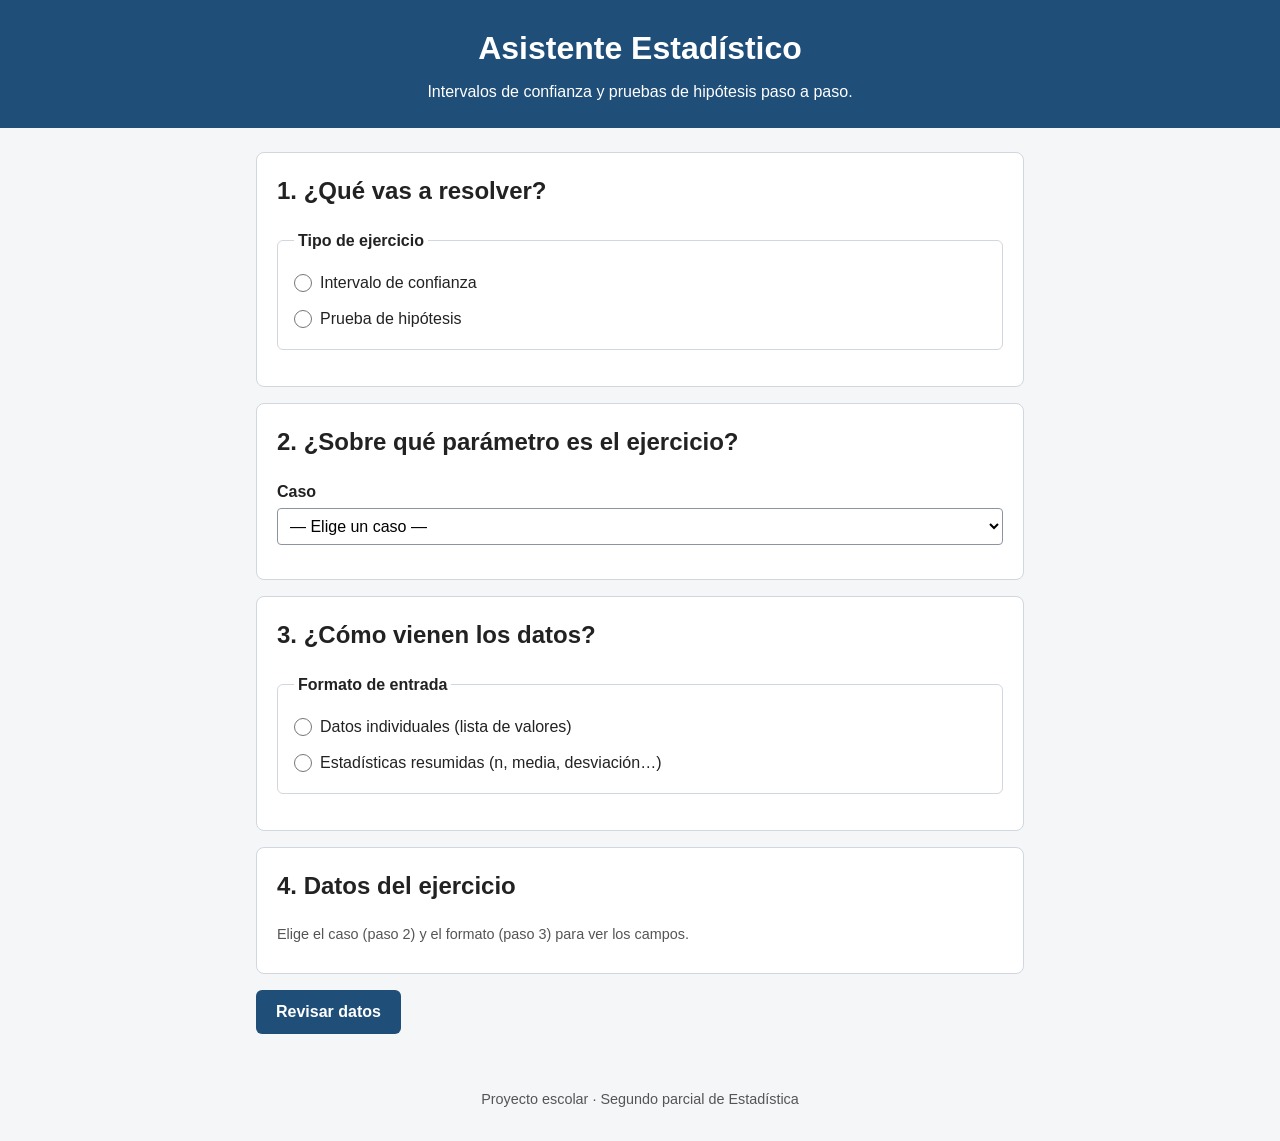
==== index.html @ 5a703a69 "feat:identificar método estadístico" ====
<!DOCTYPE html>
<html lang="es">
<head>
  <meta charset="UTF-8">
  <meta name="viewport" content="width=device-width, initial-scale=1.0">
  <title>Asistente Estadístico</title>
  <link rel="stylesheet" href="css/estilos.css">
  <script src="js/estadistica.js" defer></script>
  <script src="js/valores-criticos.js" defer></script>
  <script src="js/metodos.js" defer></script>
  <script src="js/app.js" defer></script>
</head>
<body>
  <header class="encabezado">
    <h1>Asistente Estadístico</h1>
    <p>Intervalos de confianza y pruebas de hipótesis paso a paso.</p>
  </header>

  <main class="contenido">
    <!--
      Cómo se muestran los campos:
      Los bloques con la clase "condicional" solo se ven cuando las opciones
      elegidas coinciden con sus atributos data-*. Por ejemplo,
      data-caso="una-media" data-formato="resumen" significa:
      "mostrar solo si el caso es una media Y el formato es estadísticas resumidas".
      Si un atributo tiene varios valores separados por espacio, basta con que coincida uno.
      La lógica está en js/app.js.
    -->
    <form id="formulario-ejercicio" novalidate>

      <!-- 1. Tipo de ejercicio y nivel -->
      <section class="tarjeta">
        <h2>1. ¿Qué vas a resolver?</h2>

        <fieldset class="opciones">
          <legend>Tipo de ejercicio</legend>
          <label class="opcion">
            <input type="radio" name="tipo" value="intervalo">
            Intervalo de confianza
          </label>
          <label class="opcion">
            <input type="radio" name="tipo" value="prueba">
            Prueba de hipótesis
          </label>
        </fieldset>

        <div class="campo condicional" data-tipo="intervalo">
          <label for="nivel-confianza">Nivel de confianza (%)</label>
          <input type="number" id="nivel-confianza" name="nivel-confianza"
                 value="95" step="any" inputmode="decimal" aria-describedby="ayuda-confianza">
          <p class="ayuda" id="ayuda-confianza">Escribe un porcentaje, por ejemplo 90, 95 o 99.</p>
        </div>

        <div class="campo condicional" data-tipo="prueba">
          <label for="nivel-significancia">Nivel de significancia (α)</label>
          <input type="number" id="nivel-significancia" name="nivel-significancia"
                 value="0.05" step="any" inputmode="decimal" aria-describedby="ayuda-significancia">
          <p class="ayuda" id="ayuda-significancia">Escribe un valor entre 0 y 1, por ejemplo 0.01, 0.05 o 0.10.</p>
        </div>
      </section>

      <!-- 2. Caso o parámetro -->
      <section class="tarjeta">
        <h2>2. ¿Sobre qué parámetro es el ejercicio?</h2>

        <div class="campo">
          <label for="caso">Caso</label>
          <select id="caso" name="caso">
            <option value="">— Elige un caso —</option>
            <optgroup label="Una muestra">
              <option value="una-media">Una media (μ)</option>
              <option value="una-proporcion">Una proporción (p)</option>
              <option value="una-varianza">Una varianza (σ²)</option>
            </optgroup>
            <optgroup label="Dos muestras">
              <option value="dos-medias">Dos medias, muestras independientes (μ₁ − μ₂)</option>
              <option value="dos-proporciones">Dos proporciones (p₁ − p₂)</option>
              <option value="cociente-varianzas">Cociente de varianzas (σ₁² / σ₂²)</option>
              <option value="pareadas">Muestras pareadas (μ_d)</option>
            </optgroup>
          </select>
        </div>
      </section>

      <!-- 3. Formato de los datos -->
      <section class="tarjeta">
        <h2>3. ¿Cómo vienen los datos?</h2>

        <fieldset class="opciones">
          <legend>Formato de entrada</legend>
          <label class="opcion">
            <input type="radio" name="formato" value="lista">
            Datos individuales (lista de valores)
          </label>
          <label class="opcion">
            <input type="radio" name="formato" value="resumen">
            Estadísticas resumidas (n, media, desviación…)
          </label>
        </fieldset>
      </section>

      <!-- 4. Datos del ejercicio -->
      <section class="tarjeta">
        <h2>4. Datos del ejercicio</h2>

        <p id="aviso-datos" class="ayuda">Elige el caso (paso 2) y el formato (paso 3) para ver los campos.</p>

        <!-- Preguntas para una media y dos medias -->
        <fieldset class="opciones condicional" data-caso="una-media dos-medias" data-formato="lista resumen">
          <legend>¿El enunciado da la desviación estándar poblacional (σ)?</legend>
          <p class="ayuda">En dos medias se refiere a σ₁ y σ₂. Si solo da la desviación de la muestra (s), elige "No".</p>
          <label class="opcion">
            <input type="radio" name="sigma" value="conocida">
            Sí, σ es conocida
          </label>
          <label class="opcion">
            <input type="radio" name="sigma" value="desconocida">
            No, σ es desconocida
          </label>
        </fieldset>

        <fieldset class="opciones condicional" data-caso="dos-medias" data-formato="lista resumen" data-sigma="desconocida">
          <legend>¿Qué indica el enunciado sobre las varianzas poblacionales?</legend>
          <label class="opcion">
            <input type="radio" name="varianzas" value="iguales">
            Se suponen iguales
          </label>
          <label class="opcion">
            <input type="radio" name="varianzas" value="diferentes">
            Se suponen diferentes
          </label>
        </fieldset>

        <!-- Una media -->
        <fieldset class="bloque condicional" data-caso="una-media" data-formato="lista">
          <legend>Datos de la muestra</legend>
          <div class="campo">
            <label for="media-datos">Observaciones</label>
            <textarea id="media-datos" name="media-datos" rows="3" aria-describedby="ayuda-media-datos"></textarea>
            <p class="ayuda" id="ayuda-media-datos">Separa los valores con comas, espacios o saltos de línea (12.5, 14, 15.2). Si usas coma decimal, separa con punto y coma (12,5; 14; 15,2).</p>
          </div>
        </fieldset>

        <fieldset class="bloque condicional" data-caso="una-media" data-formato="resumen">
          <legend>Estadísticas de la muestra</legend>
          <div class="campo">
            <label for="media-n">Tamaño de muestra (n)</label>
            <input type="number" id="media-n" name="media-n" min="1" step="1" inputmode="numeric">
          </div>
          <div class="campo">
            <label for="media-xbarra">Media muestral (x̄)</label>
            <input type="number" id="media-xbarra" name="media-xbarra" step="any" inputmode="decimal">
          </div>
        </fieldset>

        <fieldset class="bloque condicional" data-caso="una-media" data-formato="lista resumen" data-sigma="conocida">
          <legend>Dato poblacional</legend>
          <div class="campo">
            <label for="media-sigma">Desviación estándar poblacional (σ)</label>
            <input type="number" id="media-sigma" name="media-sigma" min="0" step="any" inputmode="decimal">
          </div>
        </fieldset>

        <fieldset class="bloque condicional" data-caso="una-media" data-formato="resumen" data-sigma="desconocida">
          <legend>Dispersión de la muestra</legend>
          <div class="campo">
            <label for="media-s">Desviación estándar muestral (s)</label>
            <input type="number" id="media-s" name="media-s" min="0" step="any" inputmode="decimal">
          </div>
        </fieldset>

        <!-- Una proporción -->
        <fieldset class="bloque condicional" data-caso="una-proporcion" data-formato="lista">
          <legend>Resultados de la muestra</legend>
          <div class="campo">
            <label for="prop-datos">Resultados (1 = éxito, 0 = fracaso)</label>
            <textarea id="prop-datos" name="prop-datos" rows="3" aria-describedby="ayuda-prop-datos"></textarea>
            <p class="ayuda" id="ayuda-prop-datos">Escribe solo 0 y 1, separados por comas, espacios o punto y coma. Ejemplo: 1, 0, 1, 1, 0</p>
          </div>
        </fieldset>

        <fieldset class="bloque condicional" data-caso="una-proporcion" data-formato="resumen">
          <legend>Estadísticas de la muestra</legend>
          <div class="campo">
            <label for="prop-n">Tamaño de muestra (n)</label>
            <input type="number" id="prop-n" name="prop-n" min="1" step="1" inputmode="numeric">
          </div>
          <p class="ayuda">Llena solo uno de los dos campos siguientes, según lo que dé el enunciado.</p>
          <div class="campo">
            <label for="prop-x">Número de éxitos (x)</label>
            <input type="number" id="prop-x" name="prop-x" min="0" step="1" inputmode="numeric">
          </div>
          <div class="campo">
            <label for="prop-phat">Proporción muestral (p̂)</label>
            <input type="number" id="prop-phat" name="prop-phat" min="0" max="1" step="any" inputmode="decimal" aria-describedby="ayuda-prop-phat">
            <p class="ayuda" id="ayuda-prop-phat">Entre 0 y 1. Si te dan un porcentaje, divide entre 100 (35 % → 0.35).</p>
          </div>
        </fieldset>

        <!-- Una varianza -->
        <fieldset class="bloque condicional" data-caso="una-varianza" data-formato="lista">
          <legend>Datos de la muestra</legend>
          <div class="campo">
            <label for="var-datos">Observaciones</label>
            <textarea id="var-datos" name="var-datos" rows="3" aria-describedby="ayuda-var-datos"></textarea>
            <p class="ayuda" id="ayuda-var-datos">Separa los valores con comas, espacios o saltos de línea (12.5, 14, 15.2). Si usas coma decimal, separa con punto y coma (12,5; 14; 15,2).</p>
          </div>
        </fieldset>

        <fieldset class="bloque condicional" data-caso="una-varianza" data-formato="resumen">
          <legend>Estadísticas de la muestra</legend>
          <div class="campo">
            <label for="var-n">Tamaño de muestra (n)</label>
            <input type="number" id="var-n" name="var-n" min="1" step="1" inputmode="numeric">
          </div>
          <p class="ayuda">Llena solo uno de los dos campos siguientes, según lo que dé el enunciado.</p>
          <div class="campo">
            <label for="var-s">Desviación estándar muestral (s)</label>
            <input type="number" id="var-s" name="var-s" min="0" step="any" inputmode="decimal">
          </div>
          <div class="campo">
            <label for="var-s2">Varianza muestral (s²)</label>
            <input type="number" id="var-s2" name="var-s2" min="0" step="any" inputmode="decimal">
          </div>
        </fieldset>

        <!-- Dos medias (muestras independientes) -->
        <fieldset class="bloque condicional" data-caso="dos-medias" data-formato="lista">
          <legend>Datos de las muestras</legend>
          <div class="dos-columnas">
            <div class="campo">
              <label for="dm1-datos">Observaciones de la muestra 1</label>
              <textarea id="dm1-datos" name="dm1-datos" rows="3" aria-describedby="ayuda-dm-datos"></textarea>
            </div>
            <div class="campo">
              <label for="dm2-datos">Observaciones de la muestra 2</label>
              <textarea id="dm2-datos" name="dm2-datos" rows="3" aria-describedby="ayuda-dm-datos"></textarea>
            </div>
          </div>
          <p class="ayuda" id="ayuda-dm-datos">Separa los valores con comas, espacios o saltos de línea (12.5, 14, 15.2). Si usas coma decimal, separa con punto y coma (12,5; 14; 15,2). Las muestras pueden tener distinto tamaño.</p>
        </fieldset>

        <fieldset class="bloque condicional" data-caso="dos-medias" data-formato="resumen">
          <legend>Estadísticas de las muestras</legend>
          <div class="dos-columnas">
            <div>
              <div class="campo">
                <label for="dm1-n">Tamaño de la muestra 1 (n₁)</label>
                <input type="number" id="dm1-n" name="dm1-n" min="1" step="1" inputmode="numeric">
              </div>
              <div class="campo">
                <label for="dm1-xbarra">Media de la muestra 1 (x̄₁)</label>
                <input type="number" id="dm1-xbarra" name="dm1-xbarra" step="any" inputmode="decimal">
              </div>
            </div>
            <div>
              <div class="campo">
                <label for="dm2-n">Tamaño de la muestra 2 (n₂)</label>
                <input type="number" id="dm2-n" name="dm2-n" min="1" step="1" inputmode="numeric">
              </div>
              <div class="campo">
                <label for="dm2-xbarra">Media de la muestra 2 (x̄₂)</label>
                <input type="number" id="dm2-xbarra" name="dm2-xbarra" step="any" inputmode="decimal">
              </div>
            </div>
          </div>
        </fieldset>

        <fieldset class="bloque condicional" data-caso="dos-medias" data-formato="lista resumen" data-sigma="conocida">
          <legend>Datos poblacionales</legend>
          <div class="dos-columnas">
            <div class="campo">
              <label for="dm1-sigma">Desviación poblacional 1 (σ₁)</label>
              <input type="number" id="dm1-sigma" name="dm1-sigma" min="0" step="any" inputmode="decimal">
            </div>
            <div class="campo">
              <label for="dm2-sigma">Desviación poblacional 2 (σ₂)</label>
              <input type="number" id="dm2-sigma" name="dm2-sigma" min="0" step="any" inputmode="decimal">
            </div>
          </div>
        </fieldset>

        <fieldset class="bloque condicional" data-caso="dos-medias" data-formato="resumen" data-sigma="desconocida">
          <legend>Dispersión de las muestras</legend>
          <div class="dos-columnas">
            <div class="campo">
              <label for="dm1-s">Desviación muestral 1 (s₁)</label>
              <input type="number" id="dm1-s" name="dm1-s" min="0" step="any" inputmode="decimal">
            </div>
            <div class="campo">
              <label for="dm2-s">Desviación muestral 2 (s₂)</label>
              <input type="number" id="dm2-s" name="dm2-s" min="0" step="any" inputmode="decimal">
            </div>
          </div>
        </fieldset>

        <!-- Dos proporciones -->
        <fieldset class="bloque condicional" data-caso="dos-proporciones" data-formato="lista">
          <legend>Resultados de las muestras</legend>
          <div class="dos-columnas">
            <div class="campo">
              <label for="dp1-datos">Resultados de la muestra 1</label>
              <textarea id="dp1-datos" name="dp1-datos" rows="3" aria-describedby="ayuda-dp-datos"></textarea>
            </div>
            <div class="campo">
              <label for="dp2-datos">Resultados de la muestra 2</label>
              <textarea id="dp2-datos" name="dp2-datos" rows="3" aria-describedby="ayuda-dp-datos"></textarea>
            </div>
          </div>
          <p class="ayuda" id="ayuda-dp-datos">Escribe 1 para éxito y 0 para fracaso, separados por comas, espacios o punto y coma.</p>
        </fieldset>

        <fieldset class="bloque condicional" data-caso="dos-proporciones" data-formato="resumen">
          <legend>Estadísticas de las muestras</legend>
          <p class="ayuda">En cada muestra llena el número de éxitos (x) o la proporción (p̂), no ambos.</p>
          <div class="dos-columnas">
            <div>
              <div class="campo">
                <label for="dp1-n">Tamaño de la muestra 1 (n₁)</label>
                <input type="number" id="dp1-n" name="dp1-n" min="1" step="1" inputmode="numeric">
              </div>
              <div class="campo">
                <label for="dp1-x">Éxitos en la muestra 1 (x₁)</label>
                <input type="number" id="dp1-x" name="dp1-x" min="0" step="1" inputmode="numeric">
              </div>
              <div class="campo">
                <label for="dp1-phat">Proporción de la muestra 1 (p̂₁)</label>
                <input type="number" id="dp1-phat" name="dp1-phat" min="0" max="1" step="any" inputmode="decimal">
              </div>
            </div>
            <div>
              <div class="campo">
                <label for="dp2-n">Tamaño de la muestra 2 (n₂)</label>
                <input type="number" id="dp2-n" name="dp2-n" min="1" step="1" inputmode="numeric">
              </div>
              <div class="campo">
                <label for="dp2-x">Éxitos en la muestra 2 (x₂)</label>
                <input type="number" id="dp2-x" name="dp2-x" min="0" step="1" inputmode="numeric">
              </div>
              <div class="campo">
                <label for="dp2-phat">Proporción de la muestra 2 (p̂₂)</label>
                <input type="number" id="dp2-phat" name="dp2-phat" min="0" max="1" step="any" inputmode="decimal">
              </div>
            </div>
          </div>
        </fieldset>

        <!-- Cociente de varianzas -->
        <fieldset class="bloque condicional" data-caso="cociente-varianzas" data-formato="lista">
          <legend>Datos de las muestras</legend>
          <div class="dos-columnas">
            <div class="campo">
              <label for="cv1-datos">Observaciones de la muestra 1</label>
              <textarea id="cv1-datos" name="cv1-datos" rows="3" aria-describedby="ayuda-cv-datos"></textarea>
            </div>
            <div class="campo">
              <label for="cv2-datos">Observaciones de la muestra 2</label>
              <textarea id="cv2-datos" name="cv2-datos" rows="3" aria-describedby="ayuda-cv-datos"></textarea>
            </div>
          </div>
          <p class="ayuda" id="ayuda-cv-datos">Separa los valores con comas, espacios o saltos de línea (12.5, 14, 15.2). Si usas coma decimal, separa con punto y coma (12,5; 14; 15,2).</p>
        </fieldset>

        <fieldset class="bloque condicional" data-caso="cociente-varianzas" data-formato="resumen">
          <legend>Estadísticas de las muestras</legend>
          <p class="ayuda">En cada muestra llena la desviación (s) o la varianza (s²), no ambas.</p>
          <div class="dos-columnas">
            <div>
              <div class="campo">
                <label for="cv1-n">Tamaño de la muestra 1 (n₁)</label>
                <input type="number" id="cv1-n" name="cv1-n" min="1" step="1" inputmode="numeric">
              </div>
              <div class="campo">
                <label for="cv1-s">Desviación muestral 1 (s₁)</label>
                <input type="number" id="cv1-s" name="cv1-s" min="0" step="any" inputmode="decimal">
              </div>
              <div class="campo">
                <label for="cv1-s2">Varianza muestral 1 (s₁²)</label>
                <input type="number" id="cv1-s2" name="cv1-s2" min="0" step="any" inputmode="decimal">
              </div>
            </div>
            <div>
              <div class="campo">
                <label for="cv2-n">Tamaño de la muestra 2 (n₂)</label>
                <input type="number" id="cv2-n" name="cv2-n" min="1" step="1" inputmode="numeric">
              </div>
              <div class="campo">
                <label for="cv2-s">Desviación muestral 2 (s₂)</label>
                <input type="number" id="cv2-s" name="cv2-s" min="0" step="any" inputmode="decimal">
              </div>
              <div class="campo">
                <label for="cv2-s2">Varianza muestral 2 (s₂²)</label>
                <input type="number" id="cv2-s2" name="cv2-s2" min="0" step="any" inputmode="decimal">
              </div>
            </div>
          </div>
        </fieldset>

        <!-- Muestras pareadas -->
        <fieldset class="bloque condicional" data-caso="pareadas" data-formato="lista">
          <legend>Datos pareados</legend>
          <div class="dos-columnas">
            <div class="campo">
              <label for="par1-datos">Muestra 1 (por ejemplo, "antes")</label>
              <textarea id="par1-datos" name="par1-datos" rows="3" aria-describedby="ayuda-par-datos"></textarea>
            </div>
            <div class="campo">
              <label for="par2-datos">Muestra 2 (por ejemplo, "después")</label>
              <textarea id="par2-datos" name="par2-datos" rows="3" aria-describedby="ayuda-par-datos"></textarea>
            </div>
          </div>
          <p class="ayuda" id="ayuda-par-datos">Separa los valores con comas, espacios o saltos de línea (12.5, 14, 15.2). Si usas coma decimal, separa con punto y coma (12,5; 14; 15,2). Ambas listas deben tener la misma cantidad de valores y estar en el mismo orden: el primer valor de la muestra 1 va con el primero de la muestra 2, y así sucesivamente.</p>
        </fieldset>

        <fieldset class="bloque condicional" data-caso="pareadas" data-formato="resumen">
          <legend>Estadísticas de las diferencias (d = muestra 1 − muestra 2)</legend>
          <div class="campo">
            <label for="par-n">Número de pares (n)</label>
            <input type="number" id="par-n" name="par-n" min="1" step="1" inputmode="numeric">
          </div>
          <div class="campo">
            <label for="par-dbarra">Media de las diferencias (d̄)</label>
            <input type="number" id="par-dbarra" name="par-dbarra" step="any" inputmode="decimal">
          </div>
          <div class="campo">
            <label for="par-sd">Desviación estándar de las diferencias (s_d)</label>
            <input type="number" id="par-sd" name="par-sd" min="0" step="any" inputmode="decimal">
          </div>
        </fieldset>
      </section>

      <div class="acciones">
        <button type="submit">Revisar datos</button>
        <p id="estado" role="status" aria-live="polite"></p>
      </div>
    </form>

    <!-- Estadísticos calculados a partir de las listas (Parte 3) -->
    <section id="resultados" class="tarjeta" hidden>
      <h2>Estadísticos de los datos</h2>
      <p class="ayuda">Revisa que los valores leídos coincidan con el enunciado antes de resolver el ejercicio.</p>
      <div id="contenido-resultados"></div>
    </section>

    <!-- Método que corresponde al ejercicio (Parte 5) -->
    <section id="metodo" class="tarjeta" hidden>
      <h2>Método identificado</h2>
      <div id="contenido-metodo"></div>
    </section>
  </main>

  <footer class="pie">
    <p>Proyecto escolar · Segundo parcial de Estadística</p>
  </footer>
</body>
</html>
---- css/estilos.css ----
/* Estilos generales del sitio */

* {
  box-sizing: border-box;
}

body {
  margin: 0;
  font-family: Arial, Helvetica, sans-serif;
  line-height: 1.5;
  color: #222;
  background-color: #f4f6f8;
}

.encabezado {
  padding: 24px 16px;
  text-align: center;
  color: #fff;
  background-color: #1f4e79;
}

.encabezado h1 {
  margin: 0 0 8px;
}

.encabezado p {
  margin: 0;
}

/* Contenedor central: ancho limitado en escritorio, completo en móvil */
.contenido {
  max-width: 800px;
  margin: 24px auto;
  padding: 0 16px;
}

.tarjeta {
  padding: 20px;
  background-color: #fff;
  border: 1px solid #d0d7de;
  border-radius: 8px;
}

.tarjeta h2 {
  margin-top: 0;
}

.pie {
  padding: 16px;
  text-align: center;
  font-size: 0.9em;
  color: #555;
}

/* ---------- Formulario del ejercicio (Parte 2) ---------- */

/* Asegura que los bloques ocultos no se vean aunque otra regla les dé display */
[hidden] {
  display: none !important;
}

/* Separación entre las tarjetas de cada paso */
.tarjeta + .tarjeta {
  margin-top: 16px;
}

fieldset {
  min-width: 0; /* evita que el fieldset se desborde en pantallas angostas */
  margin: 0 0 16px;
  padding: 12px 16px;
  border: 1px solid #d0d7de;
  border-radius: 6px;
}

legend {
  padding: 0 4px;
  font-weight: bold;
}

.campo {
  margin-bottom: 14px;
}

.campo label {
  display: block;
  margin-bottom: 4px;
  font-weight: bold;
}

input[type="number"],
select,
textarea {
  width: 100%;
  padding: 8px;
  font: inherit;
  border: 1px solid #8c959f;
  border-radius: 4px;
  background-color: #fff;
}

input[type="number"] {
  max-width: 320px;
}

textarea {
  resize: vertical;
}

/* Opciones de radio: cada una ocupa una línea y es fácil de tocar en móvil */
.opcion {
  display: flex;
  align-items: center;
  gap: 8px;
  padding: 6px 0;
  cursor: pointer;
}

.opcion input {
  flex-shrink: 0; /* el botón no se encoge si el texto ocupa dos líneas */
  width: 18px;
  height: 18px;
  margin: 0;
}

.ayuda {
  margin: 4px 0 8px;
  font-size: 0.9em;
  color: #555;
}

/* Contorno visible al navegar con teclado */
input:focus-visible,
select:focus-visible,
textarea:focus-visible,
button:focus-visible {
  outline: 3px solid #f0a500;
  outline-offset: 2px;
}

/* Muestra 1 y muestra 2 lado a lado en escritorio; una debajo de otra en móvil */
.dos-columnas {
  display: grid;
  grid-template-columns: repeat(auto-fit, minmax(min(240px, 100%), 1fr));
  gap: 0 16px;
}

.acciones {
  margin-top: 16px;
}

button {
  padding: 10px 20px;
  font: inherit;
  font-weight: bold;
  color: #fff;
  background-color: #1f4e79;
  border: none;
  border-radius: 6px;
  cursor: pointer;
}

button:hover {
  background-color: #163a5a;
}

#estado {
  margin: 12px 0 0;
}

/* ---------- Estadísticos de los datos (Parte 3) ---------- */

/* Mensajes de error: en rojo y con un renglón por error */
#estado {
  white-space: pre-line;
}

#estado.error {
  color: #b00020;
}

/* Campo con datos que hay que corregir */
textarea[aria-invalid="true"] {
  border: 2px solid #b00020;
}

#resultados,
#metodo {
  margin-top: 16px;
}

/* ---------- Método identificado (Parte 5) ---------- */

#metodo h3 {
  margin: 0 0 8px;
}

/* Aviso cuando no se puede determinar el método */
#metodo .no-determinado {
  color: #b00020;
}

#resultados h3 {
  margin: 20px 0 4px;
}

/* Las listas largas de valores leídos se parten en varias líneas */
#contenido-resultados p {
  overflow-wrap: anywhere;
}

/* Si una tabla no cabe en el móvil, se desplaza ella y no toda la página */
.tabla-contenedor {
  overflow-x: auto;
  margin-bottom: 12px;
}

table {
  border-collapse: collapse;
  width: 100%;
}

th,
td {
  padding: 6px 8px;
  text-align: left;
  border: 1px solid #d0d7de;
}

th {
  background-color: #eef2f6;
}
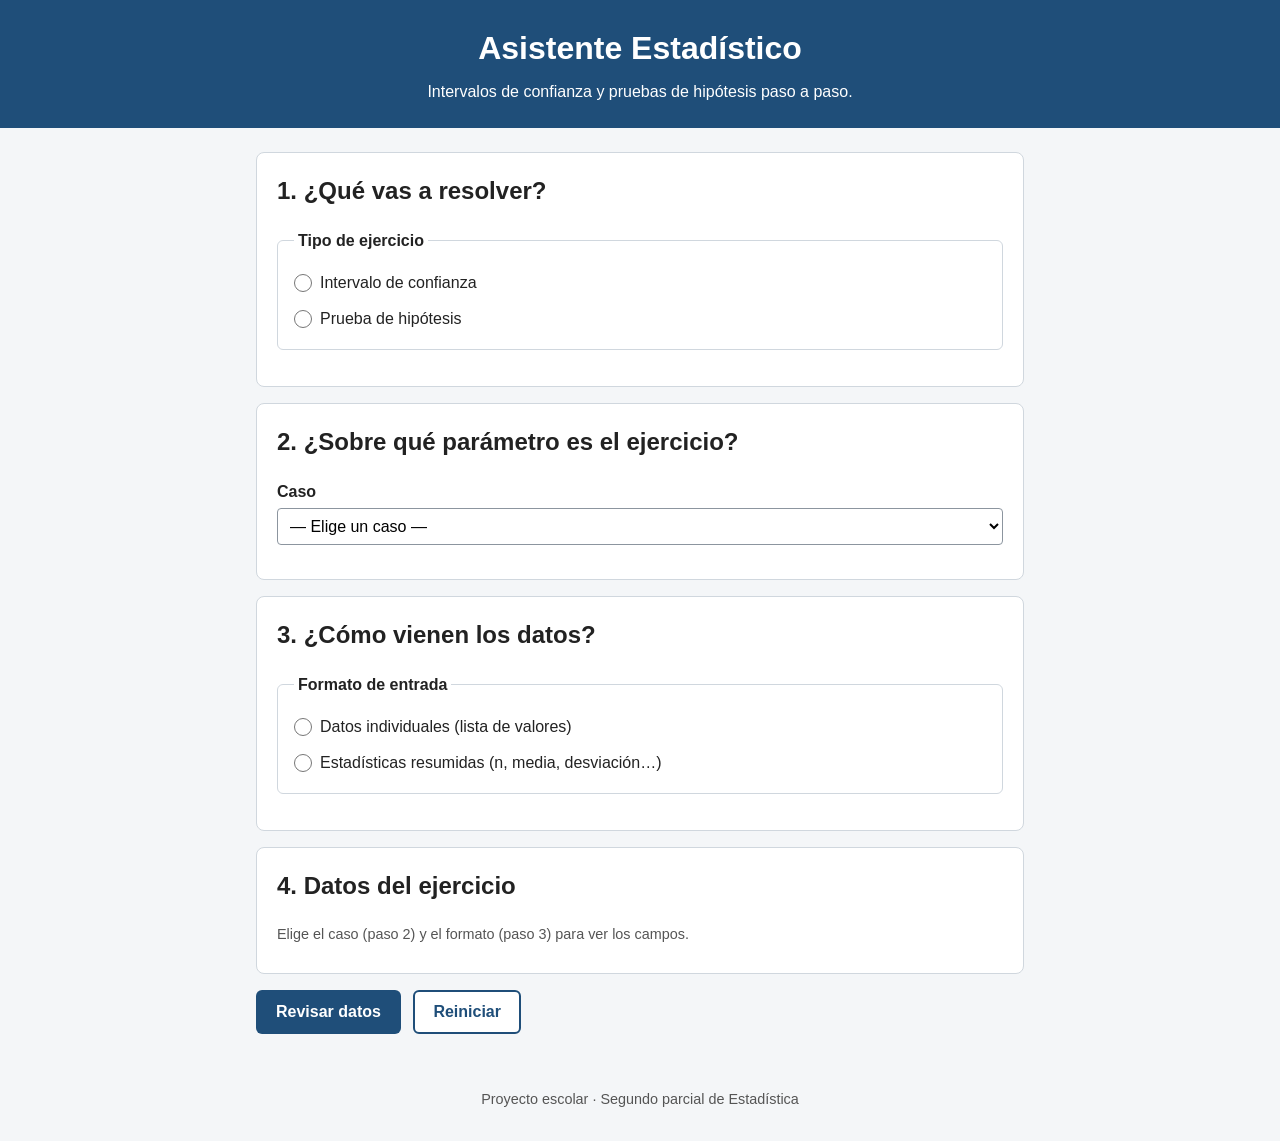
==== commit a03b3ea8: "feat: agregar reinicio y simplificar selección de hipótesis" ====
--- a/index.html
+++ b/index.html
@@ -8,6 +8,9 @@
   <script src="js/estadistica.js" defer></script>
   <script src="js/valores-criticos.js" defer></script>
   <script src="js/metodos.js" defer></script>
+  <script src="js/intervalos.js" defer></script>
+  <script src="js/decisiones.js" defer></script>
+  <script src="js/pruebas.js" defer></script>
   <script src="js/app.js" defer></script>
 </head>
 <body>
@@ -161,6 +164,15 @@
           </div>
         </fieldset>
 
+        <fieldset class="bloque condicional" data-tipo="intervalo" data-caso="una-media" data-formato="lista resumen" data-sigma="conocida">
+          <legend>Tamaño de muestra (opcional)</legend>
+          <div class="campo">
+            <label for="media-error">Error máximo deseado (e)</label>
+            <input type="number" id="media-error" name="media-error" min="0" step="any" inputmode="decimal" aria-describedby="ayuda-media-error">
+            <p class="ayuda" id="ayuda-media-error">Si el ejercicio pregunta qué tamaño de muestra se necesita, escribe el error máximo permitido. Se calcula n = (z<sub>α/2</sub> · σ / e)².</p>
+          </div>
+        </fieldset>
+
         <fieldset class="bloque condicional" data-caso="una-media" data-formato="resumen" data-sigma="desconocida">
           <legend>Dispersión de la muestra</legend>
           <div class="campo">
@@ -197,6 +209,15 @@
           </div>
         </fieldset>
 
+        <fieldset class="bloque condicional" data-tipo="intervalo" data-caso="una-proporcion" data-formato="lista resumen">
+          <legend>Tamaño de muestra (opcional)</legend>
+          <div class="campo">
+            <label for="prop-error">Error máximo deseado (e)</label>
+            <input type="number" id="prop-error" name="prop-error" min="0" max="1" step="any" inputmode="decimal" aria-describedby="ayuda-prop-error">
+            <p class="ayuda" id="ayuda-prop-error">Si el ejercicio pregunta qué tamaño de muestra se necesita, escribe el error máximo permitido entre 0 y 1 (3 % → 0.03). Se calcula n = z<sub>α/2</sub>² · p · q / e² con la p de la muestra.</p>
+          </div>
+        </fieldset>
+
         <!-- Una varianza -->
         <fieldset class="bloque condicional" data-caso="una-varianza" data-formato="lista">
           <legend>Datos de la muestra</legend>
@@ -427,10 +448,88 @@
             <input type="number" id="par-sd" name="par-sd" min="0" step="any" inputmode="decimal">
           </div>
         </fieldset>
+
+        <!-- Hipótesis (solo en pruebas de hipótesis, Parte 9) -->
+        <fieldset class="bloque condicional" data-tipo="prueba" data-formato="lista resumen"
+                  data-caso="una-media una-proporcion una-varianza dos-medias dos-proporciones cociente-varianzas pareadas">
+          <legend>Hipótesis</legend>
+
+          <div class="campo condicional" data-caso="una-media una-proporcion una-varianza dos-medias pareadas">
+            <label for="h0-valor">
+              Valor del parámetro en la hipótesis nula
+              <span class="condicional" data-caso="una-media">(μ₀ en H₀: μ = μ₀)</span>
+              <span class="condicional" data-caso="una-proporcion">(π₀ en H₀: π = π₀)</span>
+              <span class="condicional" data-caso="una-varianza">(σ₀² en H₀: σ² = σ₀²)</span>
+              <span class="condicional" data-caso="dos-medias">(d₀ en H₀: μ₁ − μ₂ = d₀)</span>
+              <span class="condicional" data-caso="pareadas">(d₀ en H₀: μ_D = d₀)</span>
+            </label>
+            <input type="number" id="h0-valor" name="h0-valor" step="any" aria-describedby="ayuda-h0-valor">
+            <p class="ayuda" id="ayuda-h0-valor">
+              <span class="condicional" data-caso="una-media">El valor con el que se compara la media, por ejemplo 70 si H₀ dice μ = 70.</span>
+              <span class="condicional" data-caso="una-proporcion">Entre 0 y 1, sin incluirlos. Si te dan un porcentaje, divide entre 100 (40 % → 0.4).</span>
+              <span class="condicional" data-caso="una-varianza">Es una varianza. Si el enunciado da la desviación σ₀, elévala al cuadrado (σ₀ = 3 → 9).</span>
+              <span class="condicional" data-caso="dos-medias pareadas">Si H₀ dice que las dos medias son iguales, escribe 0.</span>
+            </p>
+          </div>
+          <p class="ayuda condicional" data-caso="dos-proporciones">H₀: π₁ = π₂ (es decir, π₁ − π₂ = 0). Solo se admite esta hipótesis nula.</p>
+          <p class="ayuda condicional" data-caso="cociente-varianzas">H₀: σ₁² = σ₂² (es decir, σ₁² / σ₂² = 1). Solo se admite esta hipótesis nula.</p>
+
+          <!-- El símbolo cambia según el caso; el value de cada opción (la cola) no cambia. -->
+          <fieldset class="opciones" aria-describedby="ayuda-alternativa">
+            <legend>Hipótesis alternativa (H₁) y tipo de prueba</legend>
+            <p class="ayuda" id="ayuda-alternativa">
+              <span class="condicional" data-caso="una-media">μ₀ es el valor de referencia de H₀ (el que escribiste arriba).</span>
+              <span class="condicional" data-caso="una-proporcion">π₀ es el valor de referencia de H₀ (el que escribiste arriba).</span>
+              <span class="condicional" data-caso="una-varianza">σ₀² es el valor de referencia de H₀ (el que escribiste arriba).</span>
+              <span class="condicional" data-caso="dos-medias">d₀ es el valor de referencia de H₀ (el que escribiste arriba). Con d₀ = 0, μ₁ − μ₂ &lt; 0 significa μ₁ &lt; μ₂.</span>
+              <span class="condicional" data-caso="pareadas">d₀ es el valor de referencia de H₀ (el que escribiste arriba); μ_D = μ₁ − μ₂. Con d₀ = 0, μ_D &lt; 0 significa μ₁ &lt; μ₂.</span>
+              <span class="condicional" data-caso="dos-proporciones">El 0 es el valor de referencia de H₀ (π₁ = π₂). π₁ − π₂ &lt; 0 significa π₁ &lt; π₂.</span>
+              <span class="condicional" data-caso="cociente-varianzas">El 1 es el valor de referencia de H₀ (σ₁² = σ₂²). σ₁² / σ₂² &lt; 1 significa σ₁² &lt; σ₂².</span>
+            </p>
+            <label class="opcion">
+              <input type="radio" name="alternativa" value="dos-colas">
+              H₁:
+              <span class="condicional" data-caso="una-media">μ ≠ μ₀</span>
+              <span class="condicional" data-caso="una-proporcion">π ≠ π₀</span>
+              <span class="condicional" data-caso="una-varianza">σ² ≠ σ₀²</span>
+              <span class="condicional" data-caso="dos-medias">μ₁ − μ₂ ≠ d₀</span>
+              <span class="condicional" data-caso="pareadas">μ_D ≠ d₀</span>
+              <span class="condicional" data-caso="dos-proporciones">π₁ − π₂ ≠ 0</span>
+              <span class="condicional" data-caso="cociente-varianzas">σ₁² / σ₂² ≠ 1</span>
+              — dos colas
+            </label>
+            <label class="opcion">
+              <input type="radio" name="alternativa" value="izquierda">
+              H₁:
+              <span class="condicional" data-caso="una-media">μ &lt; μ₀</span>
+              <span class="condicional" data-caso="una-proporcion">π &lt; π₀</span>
+              <span class="condicional" data-caso="una-varianza">σ² &lt; σ₀²</span>
+              <span class="condicional" data-caso="dos-medias">μ₁ − μ₂ &lt; d₀</span>
+              <span class="condicional" data-caso="pareadas">μ_D &lt; d₀</span>
+              <span class="condicional" data-caso="dos-proporciones">π₁ − π₂ &lt; 0</span>
+              <span class="condicional" data-caso="cociente-varianzas">σ₁² / σ₂² &lt; 1</span>
+              — cola izquierda
+            </label>
+            <label class="opcion">
+              <input type="radio" name="alternativa" value="derecha">
+              H₁:
+              <span class="condicional" data-caso="una-media">μ &gt; μ₀</span>
+              <span class="condicional" data-caso="una-proporcion">π &gt; π₀</span>
+              <span class="condicional" data-caso="una-varianza">σ² &gt; σ₀²</span>
+              <span class="condicional" data-caso="dos-medias">μ₁ − μ₂ &gt; d₀</span>
+              <span class="condicional" data-caso="pareadas">μ_D &gt; d₀</span>
+              <span class="condicional" data-caso="dos-proporciones">π₁ − π₂ &gt; 0</span>
+              <span class="condicional" data-caso="cociente-varianzas">σ₁² / σ₂² &gt; 1</span>
+              — cola derecha
+            </label>
+          </fieldset>
+        </fieldset>
       </section>
 
       <div class="acciones">
         <button type="submit">Revisar datos</button>
+        <!-- type="button": no envía el formulario -->
+        <button type="button" id="boton-reiniciar" class="secundario">Reiniciar</button>
         <p id="estado" role="status" aria-live="polite"></p>
       </div>
     </form>
@@ -447,6 +546,18 @@
       <h2>Método identificado</h2>
       <div id="contenido-metodo"></div>
     </section>
+
+    <!-- Intervalo de confianza de una muestra (Parte 6) -->
+    <section id="intervalo" class="tarjeta" hidden>
+      <h2>Intervalo de confianza</h2>
+      <div id="contenido-intervalo"></div>
+    </section>
+
+    <!-- Prueba de hipótesis (Parte 9) -->
+    <section id="prueba" class="tarjeta" hidden>
+      <h2>Prueba de hipótesis</h2>
+      <div id="contenido-prueba"></div>
+    </section>
   </main>
 
   <footer class="pie">
--- a/css/estilos.css
+++ b/css/estilos.css
@@ -163,6 +163,19 @@
   background-color: #163a5a;
 }
 
+/* Botón secundario (Reiniciar): mismo tamaño, pero con fondo blanco */
+button.secundario {
+  margin-left: 8px;
+  color: #1f4e79;
+  background-color: #fff;
+  border: 2px solid #1f4e79;
+  padding: 8px 18px; /* 2px menos por el borde, para que mida lo mismo */
+}
+
+button.secundario:hover {
+  background-color: #e8eef5;
+}
+
 #estado {
   margin: 12px 0 0;
 }
@@ -196,6 +209,40 @@
 
 /* Aviso cuando no se puede determinar el método */
 #metodo .no-determinado {
+  color: #b00020;
+}
+
+/* ---------- Intervalo de confianza (Parte 6) y prueba de hipótesis (Parte 9) ---------- */
+
+#intervalo,
+#prueba {
+  margin-top: 16px;
+}
+
+#intervalo h3,
+#prueba h3 {
+  margin: 20px 0 4px;
+}
+
+#intervalo h3:first-child,
+#prueba h3:first-child {
+  margin-top: 0;
+}
+
+/* Las sustituciones largas se parten en varias líneas */
+#intervalo td,
+#prueba td {
+  overflow-wrap: anywhere;
+}
+
+.resultado-intervalo {
+  font-size: 1.25rem;
+  font-weight: bold;
+}
+
+/* Advertencias sobre los supuestos o el resultado */
+#intervalo .aviso,
+#prueba .aviso {
   color: #b00020;
 }
 
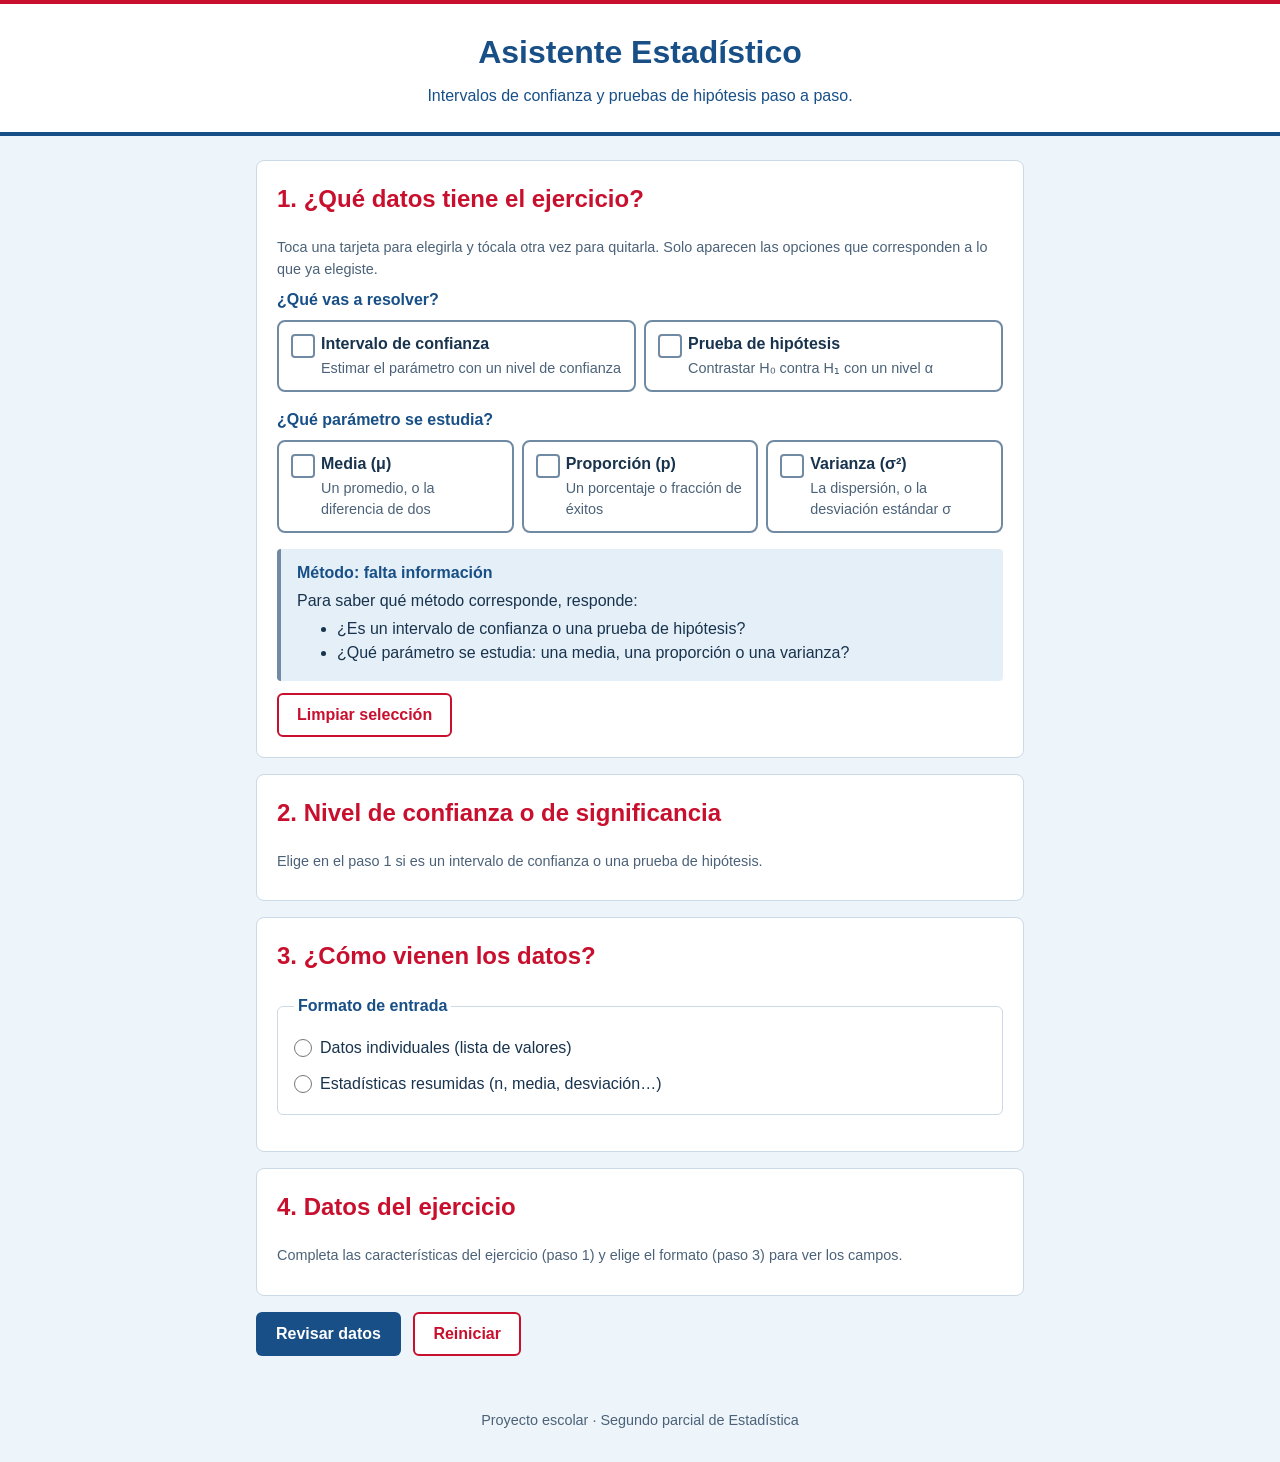
==== commit d17c5324: "Agregación de favicon y cambio en la interfaz de seleccion de distribucion" ====
--- a/index.html
+++ b/index.html
@@ -4,13 +4,16 @@
   <meta charset="UTF-8">
   <meta name="viewport" content="width=device-width, initial-scale=1.0">
   <title>Asistente Estadístico</title>
+  <link rel="icon" type="image/webp" href="favicon.webp">
   <link rel="stylesheet" href="css/estilos.css">
   <script src="js/estadistica.js" defer></script>
   <script src="js/valores-criticos.js" defer></script>
   <script src="js/metodos.js" defer></script>
+  <script src="js/selector.js" defer></script>
   <script src="js/intervalos.js" defer></script>
   <script src="js/decisiones.js" defer></script>
   <script src="js/pruebas.js" defer></script>
+  <script src="js/presentacion.js" defer></script>
   <script src="js/app.js" defer></script>
 </head>
 <body>
@@ -27,25 +30,117 @@
       data-caso="una-media" data-formato="resumen" significa:
       "mostrar solo si el caso es una media Y el formato es estadísticas resumidas".
       Si un atributo tiene varios valores separados por espacio, basta con que coincida uno.
+      El caso y σ salen de las tarjetas del paso 1 (js/selector.js).
       La lógica está en js/app.js.
     -->
     <form id="formulario-ejercicio" novalidate>
 
-      <!-- 1. Tipo de ejercicio y nivel -->
+      <!-- 1. Características del ejercicio: tarjetas que se eligen y se quitan con un clic.
+           Cada pregunta (data-pregunta) solo se ve cuando tiene sentido con lo ya elegido;
+           las reglas están en js/selector.js y el método lo elige js/metodos.js. -->
+      <section class="tarjeta" id="selector">
+        <h2>1. ¿Qué datos tiene el ejercicio?</h2>
+        <p class="ayuda">Toca una tarjeta para elegirla y tócala otra vez para quitarla. Solo aparecen las opciones que corresponden a lo que ya elegiste.</p>
+
+        <div class="grupo-tarjetas" role="group" aria-labelledby="pregunta-tipo" data-pregunta="tipo">
+          <h3 id="pregunta-tipo">¿Qué vas a resolver?</h3>
+          <div class="tarjetas-opciones">
+            <button type="button" class="tarjeta-opcion" data-pregunta="tipo" data-valor="intervalo" aria-pressed="false">
+              <span class="tarjeta-titulo">Intervalo de confianza</span>
+              <span class="tarjeta-detalle">Estimar el parámetro con un nivel de confianza</span>
+            </button>
+            <button type="button" class="tarjeta-opcion" data-pregunta="tipo" data-valor="prueba" aria-pressed="false">
+              <span class="tarjeta-titulo">Prueba de hipótesis</span>
+              <span class="tarjeta-detalle">Contrastar H₀ contra H₁ con un nivel α</span>
+            </button>
+          </div>
+        </div>
+
+        <div class="grupo-tarjetas" role="group" aria-labelledby="pregunta-parametro" data-pregunta="parametro">
+          <h3 id="pregunta-parametro">¿Qué parámetro se estudia?</h3>
+          <div class="tarjetas-opciones">
+            <button type="button" class="tarjeta-opcion" data-pregunta="parametro" data-valor="media" aria-pressed="false">
+              <span class="tarjeta-titulo">Media (μ)</span>
+              <span class="tarjeta-detalle">Un promedio, o la diferencia de dos</span>
+            </button>
+            <button type="button" class="tarjeta-opcion" data-pregunta="parametro" data-valor="proporcion" aria-pressed="false">
+              <span class="tarjeta-titulo">Proporción (p)</span>
+              <span class="tarjeta-detalle">Un porcentaje o fracción de éxitos</span>
+            </button>
+            <button type="button" class="tarjeta-opcion" data-pregunta="parametro" data-valor="varianza" aria-pressed="false">
+              <span class="tarjeta-titulo">Varianza (σ²)</span>
+              <span class="tarjeta-detalle">La dispersión, o la desviación estándar σ</span>
+            </button>
+          </div>
+        </div>
+
+        <div class="grupo-tarjetas" role="group" aria-labelledby="pregunta-muestras" data-pregunta="muestras" hidden>
+          <h3 id="pregunta-muestras">¿Cuántas muestras hay?</h3>
+          <div class="tarjetas-opciones">
+            <button type="button" class="tarjeta-opcion" data-pregunta="muestras" data-valor="una" aria-pressed="false">
+              <span class="tarjeta-titulo">Una muestra</span>
+              <span class="tarjeta-detalle">Un solo grupo de datos</span>
+            </button>
+            <button type="button" class="tarjeta-opcion" data-pregunta="muestras" data-valor="dos" aria-pressed="false">
+              <span class="tarjeta-titulo">Dos muestras</span>
+              <span class="tarjeta-detalle">Se comparan dos grupos de datos</span>
+            </button>
+          </div>
+        </div>
+
+        <div class="grupo-tarjetas" role="group" aria-labelledby="pregunta-relacion" data-pregunta="relacion" hidden>
+          <h3 id="pregunta-relacion">¿Cómo se relacionan las dos muestras?</h3>
+          <div class="tarjetas-opciones">
+            <button type="button" class="tarjeta-opcion" data-pregunta="relacion" data-valor="independientes" aria-pressed="false">
+              <span class="tarjeta-titulo">Independientes</span>
+              <span class="tarjeta-detalle">Grupos distintos; pueden tener distinto tamaño</span>
+            </button>
+            <button type="button" class="tarjeta-opcion" data-pregunta="relacion" data-valor="pareadas" aria-pressed="false">
+              <span class="tarjeta-titulo">Pareadas</span>
+              <span class="tarjeta-detalle">Los mismos sujetos medidos dos veces (antes y después)</span>
+            </button>
+          </div>
+        </div>
+
+        <div class="grupo-tarjetas" role="group" aria-labelledby="pregunta-sigma" data-pregunta="sigma" hidden>
+          <h3 id="pregunta-sigma">¿El enunciado da la desviación estándar poblacional (σ)?</h3>
+          <div class="tarjetas-opciones">
+            <button type="button" class="tarjeta-opcion" data-pregunta="sigma" data-valor="conocida" aria-pressed="false">
+              <span class="tarjeta-titulo">σ conocida</span>
+              <span class="tarjeta-detalle">El enunciado da σ (en dos muestras, σ₁ y σ₂)</span>
+            </button>
+            <button type="button" class="tarjeta-opcion" data-pregunta="sigma" data-valor="desconocida" aria-pressed="false">
+              <span class="tarjeta-titulo">σ desconocida</span>
+              <span class="tarjeta-detalle">Solo hay la desviación de la muestra (s) o los datos</span>
+            </button>
+          </div>
+        </div>
+
+        <div class="grupo-tarjetas" role="group" aria-labelledby="pregunta-varianzas" data-pregunta="varianzas" hidden>
+          <h3 id="pregunta-varianzas">¿Qué supone el enunciado sobre las varianzas poblacionales?</h3>
+          <div class="tarjetas-opciones">
+            <button type="button" class="tarjeta-opcion" data-pregunta="varianzas" data-valor="iguales" aria-pressed="false">
+              <span class="tarjeta-titulo">Iguales</span>
+              <span class="tarjeta-detalle">σ₁² = σ₂²</span>
+            </button>
+            <button type="button" class="tarjeta-opcion" data-pregunta="varianzas" data-valor="diferentes" aria-pressed="false">
+              <span class="tarjeta-titulo">Diferentes</span>
+              <span class="tarjeta-detalle">σ₁² ≠ σ₂²</span>
+            </button>
+          </div>
+        </div>
+
+        <!-- Método según lo elegido; se actualiza solo (js/app.js). -->
+        <div id="vista-metodo" class="vista-metodo" role="status" aria-live="polite"></div>
+
+        <button type="button" id="boton-limpiar-seleccion" class="secundario">Limpiar selección</button>
+      </section>
+
+      <!-- 2. Nivel de confianza o de significancia -->
       <section class="tarjeta">
-        <h2>1. ¿Qué vas a resolver?</h2>
-
-        <fieldset class="opciones">
-          <legend>Tipo de ejercicio</legend>
-          <label class="opcion">
-            <input type="radio" name="tipo" value="intervalo">
-            Intervalo de confianza
-          </label>
-          <label class="opcion">
-            <input type="radio" name="tipo" value="prueba">
-            Prueba de hipótesis
-          </label>
-        </fieldset>
+        <h2>2. Nivel de confianza o de significancia</h2>
+
+        <p id="aviso-nivel" class="ayuda">Elige en el paso 1 si es un intervalo de confianza o una prueba de hipótesis.</p>
 
         <div class="campo condicional" data-tipo="intervalo">
           <label for="nivel-confianza">Nivel de confianza (%)</label>
@@ -59,29 +154,6 @@
           <input type="number" id="nivel-significancia" name="nivel-significancia"
                  value="0.05" step="any" inputmode="decimal" aria-describedby="ayuda-significancia">
           <p class="ayuda" id="ayuda-significancia">Escribe un valor entre 0 y 1, por ejemplo 0.01, 0.05 o 0.10.</p>
-        </div>
-      </section>
-
-      <!-- 2. Caso o parámetro -->
-      <section class="tarjeta">
-        <h2>2. ¿Sobre qué parámetro es el ejercicio?</h2>
-
-        <div class="campo">
-          <label for="caso">Caso</label>
-          <select id="caso" name="caso">
-            <option value="">— Elige un caso —</option>
-            <optgroup label="Una muestra">
-              <option value="una-media">Una media (μ)</option>
-              <option value="una-proporcion">Una proporción (p)</option>
-              <option value="una-varianza">Una varianza (σ²)</option>
-            </optgroup>
-            <optgroup label="Dos muestras">
-              <option value="dos-medias">Dos medias, muestras independientes (μ₁ − μ₂)</option>
-              <option value="dos-proporciones">Dos proporciones (p₁ − p₂)</option>
-              <option value="cociente-varianzas">Cociente de varianzas (σ₁² / σ₂²)</option>
-              <option value="pareadas">Muestras pareadas (μ_d)</option>
-            </optgroup>
-          </select>
         </div>
       </section>
 
@@ -106,33 +178,7 @@
       <section class="tarjeta">
         <h2>4. Datos del ejercicio</h2>
 
-        <p id="aviso-datos" class="ayuda">Elige el caso (paso 2) y el formato (paso 3) para ver los campos.</p>
-
-        <!-- Preguntas para una media y dos medias -->
-        <fieldset class="opciones condicional" data-caso="una-media dos-medias" data-formato="lista resumen">
-          <legend>¿El enunciado da la desviación estándar poblacional (σ)?</legend>
-          <p class="ayuda">En dos medias se refiere a σ₁ y σ₂. Si solo da la desviación de la muestra (s), elige "No".</p>
-          <label class="opcion">
-            <input type="radio" name="sigma" value="conocida">
-            Sí, σ es conocida
-          </label>
-          <label class="opcion">
-            <input type="radio" name="sigma" value="desconocida">
-            No, σ es desconocida
-          </label>
-        </fieldset>
-
-        <fieldset class="opciones condicional" data-caso="dos-medias" data-formato="lista resumen" data-sigma="desconocida">
-          <legend>¿Qué indica el enunciado sobre las varianzas poblacionales?</legend>
-          <label class="opcion">
-            <input type="radio" name="varianzas" value="iguales">
-            Se suponen iguales
-          </label>
-          <label class="opcion">
-            <input type="radio" name="varianzas" value="diferentes">
-            Se suponen diferentes
-          </label>
-        </fieldset>
+        <p id="aviso-datos" class="ayuda">Completa las características del ejercicio (paso 1) y elige el formato (paso 3) para ver los campos.</p>
 
         <!-- Una media -->
         <fieldset class="bloque condicional" data-caso="una-media" data-formato="lista">
@@ -558,6 +604,9 @@
       <h2>Prueba de hipótesis</h2>
       <div id="contenido-prueba"></div>
     </section>
+
+    <!-- Regla de redondeo (Parte 10): una sola vez, debajo de los resultados -->
+    <p id="nota-redondeo" class="ayuda" hidden></p>
   </main>
 
   <footer class="pie">
--- a/css/estilos.css
+++ b/css/estilos.css
@@ -1,4 +1,21 @@
 /* Estilos generales del sitio */
+
+/* Paleta inspirada en las Chivas: rojo, azul y blanco. */
+:root {
+  --rojo: #c8102e;
+  --rojo-oscuro: #9e0c24;
+  --rojo-claro: #fdecee;
+  --azul: #174f86;
+  --azul-oscuro: #10385f;
+  --azul-claro: #eaf2fa;
+  --texto: #18334d;
+  --texto-suave: #4b6278;
+  --fondo: #edf4fa;
+  --borde: #ccd9e6;
+  --borde-campo: #718aa3;
+  --encabezado-tabla: #e5eff8;
+  --error: #b00020;
+}
 
 * {
   box-sizing: border-box;
@@ -8,15 +25,17 @@
   margin: 0;
   font-family: Arial, Helvetica, sans-serif;
   line-height: 1.5;
-  color: #222;
-  background-color: #f4f6f8;
+  color: var(--texto);
+  background-color: var(--fondo);
 }
 
 .encabezado {
   padding: 24px 16px;
   text-align: center;
-  color: #fff;
-  background-color: #1f4e79;
+  color: var(--azul);
+  background-color: #fff;
+  border-top: 4px solid var(--rojo);
+  border-bottom: 4px solid var(--azul);
 }
 
 .encabezado h1 {
@@ -37,19 +56,20 @@
 .tarjeta {
   padding: 20px;
   background-color: #fff;
-  border: 1px solid #d0d7de;
+  border: 1px solid var(--borde);
   border-radius: 8px;
 }
 
 .tarjeta h2 {
   margin-top: 0;
+  color: var(--rojo);
 }
 
 .pie {
   padding: 16px;
   text-align: center;
   font-size: 0.9em;
-  color: #555;
+  color: var(--texto-suave);
 }
 
 /* ---------- Formulario del ejercicio (Parte 2) ---------- */
@@ -68,13 +88,14 @@
   min-width: 0; /* evita que el fieldset se desborde en pantallas angostas */
   margin: 0 0 16px;
   padding: 12px 16px;
-  border: 1px solid #d0d7de;
+  border: 1px solid var(--borde);
   border-radius: 6px;
 }
 
 legend {
   padding: 0 4px;
   font-weight: bold;
+  color: var(--azul);
 }
 
 .campo {
@@ -93,7 +114,7 @@
   width: 100%;
   padding: 8px;
   font: inherit;
-  border: 1px solid #8c959f;
+  border: 1px solid var(--borde-campo);
   border-radius: 4px;
   background-color: #fff;
 }
@@ -120,12 +141,13 @@
   width: 18px;
   height: 18px;
   margin: 0;
+  accent-color: var(--rojo);
 }
 
 .ayuda {
   margin: 4px 0 8px;
   font-size: 0.9em;
-  color: #555;
+  color: var(--texto-suave);
 }
 
 /* Contorno visible al navegar con teclado */
@@ -133,7 +155,7 @@
 select:focus-visible,
 textarea:focus-visible,
 button:focus-visible {
-  outline: 3px solid #f0a500;
+  outline: 3px solid var(--azul);
   outline-offset: 2px;
 }
 
@@ -153,31 +175,142 @@
   font: inherit;
   font-weight: bold;
   color: #fff;
-  background-color: #1f4e79;
+  background-color: var(--azul);
   border: none;
   border-radius: 6px;
   cursor: pointer;
 }
 
 button:hover {
-  background-color: #163a5a;
+  background-color: var(--azul-oscuro);
 }
 
 /* Botón secundario (Reiniciar): mismo tamaño, pero con fondo blanco */
 button.secundario {
   margin-left: 8px;
-  color: #1f4e79;
-  background-color: #fff;
-  border: 2px solid #1f4e79;
+  color: var(--rojo);
+  background-color: #fff;
+  border: 2px solid var(--rojo);
   padding: 8px 18px; /* 2px menos por el borde, para que mida lo mismo */
 }
 
 button.secundario:hover {
-  background-color: #e8eef5;
+  background-color: var(--rojo-claro);
 }
 
 #estado {
   margin: 12px 0 0;
+}
+
+/* ---------- Selector con tarjetas (paso 1) ---------- */
+
+.grupo-tarjetas {
+  margin-bottom: 16px;
+}
+
+.grupo-tarjetas h3 {
+  margin: 0 0 8px;
+  font-size: 1rem;
+  color: var(--azul);
+}
+
+/* Las tarjetas se acomodan en columnas en escritorio y una debajo de otra en móvil */
+.tarjetas-opciones {
+  display: grid;
+  grid-template-columns: repeat(auto-fit, minmax(min(200px, 100%), 1fr));
+  gap: 8px;
+}
+
+/* Cada tarjeta es un botón que se marca y se desmarca (aria-pressed) */
+button.tarjeta-opcion {
+  position: relative;
+  display: flex;
+  flex-direction: column;
+  gap: 2px;
+  width: 100%;
+  min-height: 48px; /* fácil de tocar en móvil */
+  padding: 10px 12px 10px 42px; /* espacio a la izquierda para la casilla */
+  text-align: left;
+  font-weight: normal;
+  color: var(--texto);
+  background-color: #fff;
+  border: 2px solid var(--borde-campo);
+  border-radius: 8px;
+}
+
+button.tarjeta-opcion:hover {
+  background-color: var(--azul-claro);
+}
+
+/* Casilla: vacía si la tarjeta no está elegida, con ✓ si lo está (no depende solo del color) */
+button.tarjeta-opcion::before {
+  content: "";
+  position: absolute;
+  top: 12px;
+  left: 12px;
+  width: 20px;
+  height: 20px;
+  border: 2px solid var(--borde-campo);
+  border-radius: 4px;
+  background-color: #fff;
+}
+
+button.tarjeta-opcion[aria-pressed="true"] {
+  background-color: var(--azul-claro);
+  border-color: var(--azul);
+  box-shadow: inset 0 0 0 1px var(--azul);
+}
+
+button.tarjeta-opcion[aria-pressed="true"]::before {
+  content: "✓";
+  font-size: 14px;
+  font-weight: bold;
+  line-height: 16px;
+  text-align: center;
+  color: #fff;
+  background-color: var(--rojo);
+  border-color: var(--rojo);
+}
+
+.tarjeta-titulo {
+  font-weight: bold;
+}
+
+.tarjeta-detalle {
+  font-size: 0.9em;
+  color: var(--texto-suave);
+}
+
+/* Método según lo elegido: el borde y el título indican si ya se identificó */
+.vista-metodo {
+  margin: 4px 0 12px;
+  padding: 12px 16px;
+  background-color: var(--encabezado-tabla);
+  border-left: 4px solid var(--borde-campo);
+  border-radius: 4px;
+}
+
+.vista-metodo[data-estado="identificado"] {
+  border-left-color: var(--azul);
+}
+
+.vista-metodo[data-estado="no-determinado"] {
+  border-left-color: var(--error);
+}
+
+.vista-metodo h3 {
+  margin: 0 0 4px;
+  font-size: 1rem;
+  color: var(--azul);
+}
+
+.vista-metodo p,
+.vista-metodo ul {
+  margin: 4px 0;
+}
+
+#boton-limpiar-seleccion {
+  margin-left: 0;
 }
 
 /* ---------- Estadísticos de los datos (Parte 3) ---------- */
@@ -188,12 +321,12 @@
 }
 
 #estado.error {
-  color: #b00020;
+  color: var(--error);
 }
 
 /* Campo con datos que hay que corregir */
 textarea[aria-invalid="true"] {
-  border: 2px solid #b00020;
+  border: 2px solid var(--error);
 }
 
 #resultados,
@@ -209,7 +342,7 @@
 
 /* Aviso cuando no se puede determinar el método */
 #metodo .no-determinado {
-  color: #b00020;
+  color: var(--error);
 }
 
 /* ---------- Intervalo de confianza (Parte 6) y prueba de hipótesis (Parte 9) ---------- */
@@ -227,6 +360,13 @@
 #intervalo h3:first-child,
 #prueba h3:first-child {
   margin-top: 0;
+}
+
+/* Subtítulos dentro del procedimiento (Parte 10) */
+#intervalo h4,
+#prueba h4 {
+  margin: 12px 0 4px;
+  font-size: 1rem;
 }
 
 /* Las sustituciones largas se parten en varias líneas */
@@ -243,7 +383,7 @@
 /* Advertencias sobre los supuestos o el resultado */
 #intervalo .aviso,
 #prueba .aviso {
-  color: #b00020;
+  color: var(--error);
 }
 
 #resultados h3 {
@@ -270,9 +410,10 @@
 td {
   padding: 6px 8px;
   text-align: left;
-  border: 1px solid #d0d7de;
+  border: 1px solid var(--borde);
 }
 
 th {
-  background-color: #eef2f6;
-}
+  color: var(--azul);
+  background-color: var(--encabezado-tabla);
+}
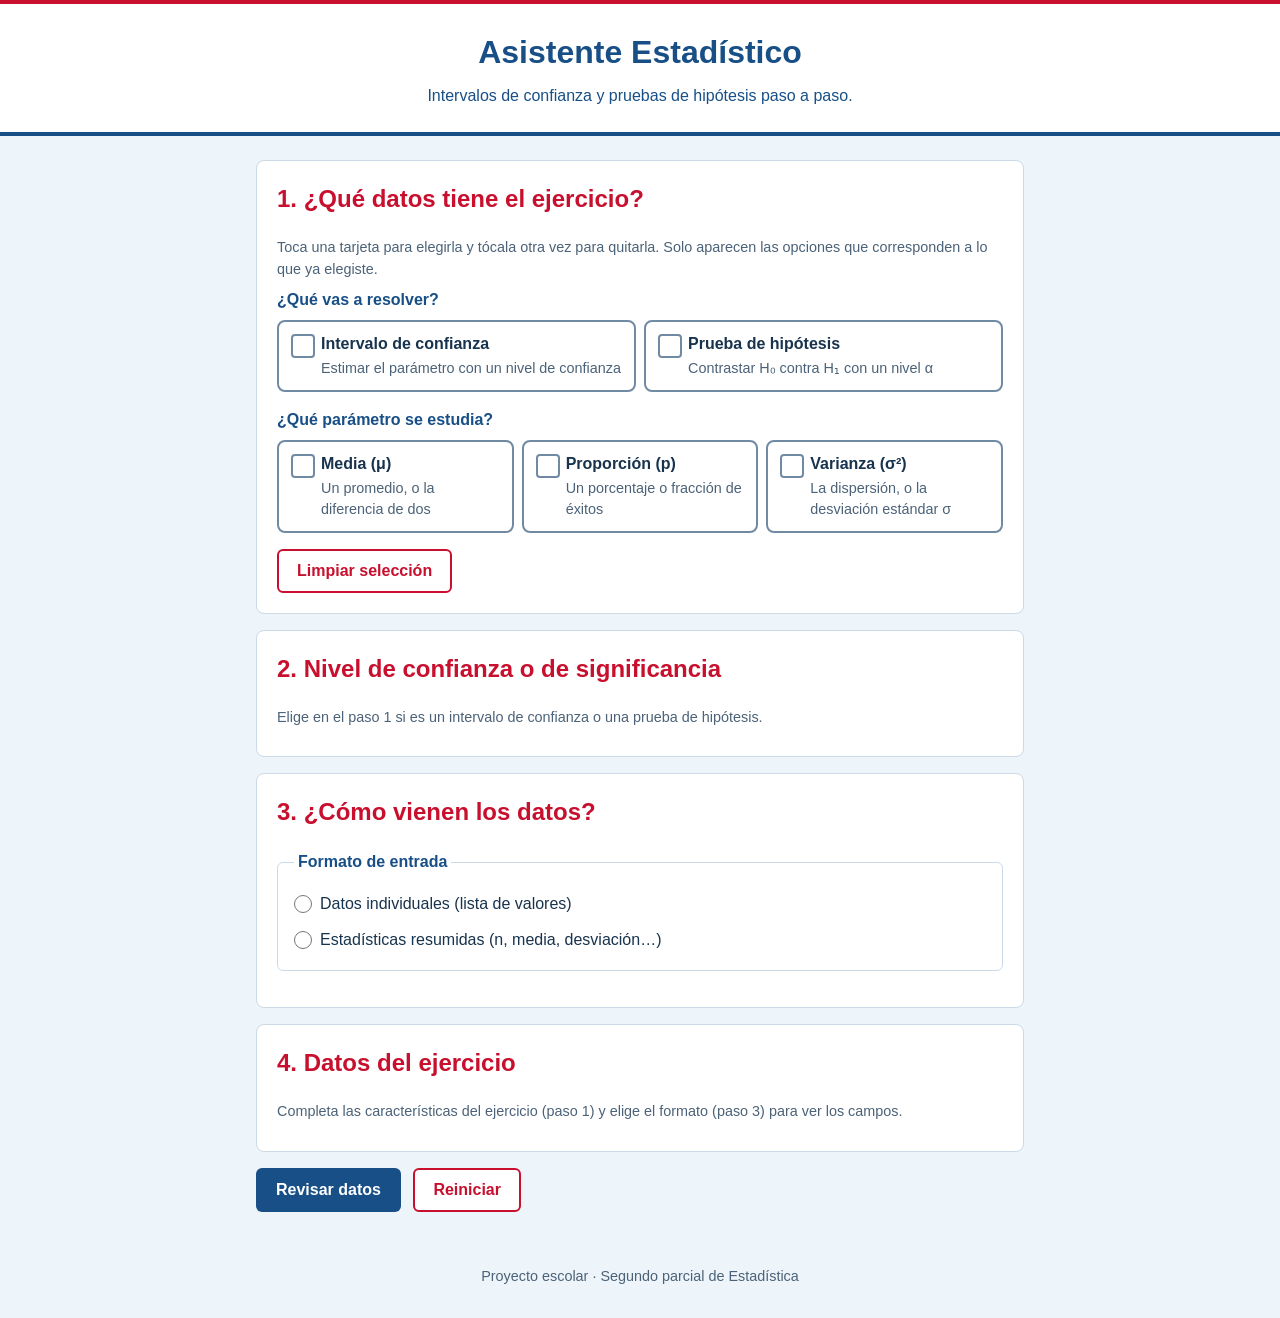
==== commit 88ea49b4: "Borrado de cuadro innecesario" ====
--- a/index.html
+++ b/index.html
@@ -23,21 +23,9 @@
   </header>
 
   <main class="contenido">
-    <!--
-      Cómo se muestran los campos:
-      Los bloques con la clase "condicional" solo se ven cuando las opciones
-      elegidas coinciden con sus atributos data-*. Por ejemplo,
-      data-caso="una-media" data-formato="resumen" significa:
-      "mostrar solo si el caso es una media Y el formato es estadísticas resumidas".
-      Si un atributo tiene varios valores separados por espacio, basta con que coincida uno.
-      El caso y σ salen de las tarjetas del paso 1 (js/selector.js).
-      La lógica está en js/app.js.
-    -->
+
     <form id="formulario-ejercicio" novalidate>
 
-      <!-- 1. Características del ejercicio: tarjetas que se eligen y se quitan con un clic.
-           Cada pregunta (data-pregunta) solo se ve cuando tiene sentido con lo ya elegido;
-           las reglas están en js/selector.js y el método lo elige js/metodos.js. -->
       <section class="tarjeta" id="selector">
         <h2>1. ¿Qué datos tiene el ejercicio?</h2>
         <p class="ayuda">Toca una tarjeta para elegirla y tócala otra vez para quitarla. Solo aparecen las opciones que corresponden a lo que ya elegiste.</p>
@@ -130,13 +118,11 @@
           </div>
         </div>
 
-        <!-- Método según lo elegido; se actualiza solo (js/app.js). -->
-        <div id="vista-metodo" class="vista-metodo" role="status" aria-live="polite"></div>
+        <div id="vista-metodo" class="vista-metodo" role="status" aria-live="polite" hidden></div>
 
         <button type="button" id="boton-limpiar-seleccion" class="secundario">Limpiar selección</button>
       </section>
 
-      <!-- 2. Nivel de confianza o de significancia -->
       <section class="tarjeta">
         <h2>2. Nivel de confianza o de significancia</h2>
 
@@ -157,7 +143,6 @@
         </div>
       </section>
 
-      <!-- 3. Formato de los datos -->
       <section class="tarjeta">
         <h2>3. ¿Cómo vienen los datos?</h2>
 
@@ -174,7 +159,6 @@
         </fieldset>
       </section>
 
-      <!-- 4. Datos del ejercicio -->
       <section class="tarjeta">
         <h2>4. Datos del ejercicio</h2>
 
@@ -520,7 +504,6 @@
           <p class="ayuda condicional" data-caso="dos-proporciones">H₀: π₁ = π₂ (es decir, π₁ − π₂ = 0). Solo se admite esta hipótesis nula.</p>
           <p class="ayuda condicional" data-caso="cociente-varianzas">H₀: σ₁² = σ₂² (es decir, σ₁² / σ₂² = 1). Solo se admite esta hipótesis nula.</p>
 
-          <!-- El símbolo cambia según el caso; el value de cada opción (la cola) no cambia. -->
           <fieldset class="opciones" aria-describedby="ayuda-alternativa">
             <legend>Hipótesis alternativa (H₁) y tipo de prueba</legend>
             <p class="ayuda" id="ayuda-alternativa">
@@ -574,7 +557,7 @@
 
       <div class="acciones">
         <button type="submit">Revisar datos</button>
-        <!-- type="button": no envía el formulario -->
+
         <button type="button" id="boton-reiniciar" class="secundario">Reiniciar</button>
         <p id="estado" role="status" aria-live="polite"></p>
       </div>
@@ -605,7 +588,6 @@
       <div id="contenido-prueba"></div>
     </section>
 
-    <!-- Regla de redondeo (Parte 10): una sola vez, debajo de los resultados -->
     <p id="nota-redondeo" class="ayuda" hidden></p>
   </main>
 
--- a/css/estilos.css
+++ b/css/estilos.css
@@ -46,7 +46,6 @@
   margin: 0;
 }
 
-/* Contenedor central: ancho limitado en escritorio, completo en móvil */
 .contenido {
   max-width: 800px;
   margin: 24px auto;
@@ -74,18 +73,16 @@
 
 /* ---------- Formulario del ejercicio (Parte 2) ---------- */
 
-/* Asegura que los bloques ocultos no se vean aunque otra regla les dé display */
 [hidden] {
   display: none !important;
 }
 
-/* Separación entre las tarjetas de cada paso */
 .tarjeta + .tarjeta {
   margin-top: 16px;
 }
 
 fieldset {
-  min-width: 0; /* evita que el fieldset se desborde en pantallas angostas */
+  min-width: 0;
   margin: 0 0 16px;
   padding: 12px 16px;
   border: 1px solid var(--borde);
@@ -127,7 +124,6 @@
   resize: vertical;
 }
 
-/* Opciones de radio: cada una ocupa una línea y es fácil de tocar en móvil */
 .opcion {
   display: flex;
   align-items: center;
@@ -137,7 +133,7 @@
 }
 
 .opcion input {
-  flex-shrink: 0; /* el botón no se encoge si el texto ocupa dos líneas */
+  flex-shrink: 0;
   width: 18px;
   height: 18px;
   margin: 0;
@@ -150,7 +146,6 @@
   color: var(--texto-suave);
 }
 
-/* Contorno visible al navegar con teclado */
 input:focus-visible,
 select:focus-visible,
 textarea:focus-visible,
@@ -159,7 +154,6 @@
   outline-offset: 2px;
 }
 
-/* Muestra 1 y muestra 2 lado a lado en escritorio; una debajo de otra en móvil */
 .dos-columnas {
   display: grid;
   grid-template-columns: repeat(auto-fit, minmax(min(240px, 100%), 1fr));
@@ -185,13 +179,12 @@
   background-color: var(--azul-oscuro);
 }
 
-/* Botón secundario (Reiniciar): mismo tamaño, pero con fondo blanco */
 button.secundario {
   margin-left: 8px;
   color: var(--rojo);
   background-color: #fff;
   border: 2px solid var(--rojo);
-  padding: 8px 18px; /* 2px menos por el borde, para que mida lo mismo */
+  padding: 8px 18px;
 }
 
 button.secundario:hover {
@@ -214,22 +207,20 @@
   color: var(--azul);
 }
 
-/* Las tarjetas se acomodan en columnas en escritorio y una debajo de otra en móvil */
 .tarjetas-opciones {
   display: grid;
   grid-template-columns: repeat(auto-fit, minmax(min(200px, 100%), 1fr));
   gap: 8px;
 }
 
-/* Cada tarjeta es un botón que se marca y se desmarca (aria-pressed) */
 button.tarjeta-opcion {
   position: relative;
   display: flex;
   flex-direction: column;
   gap: 2px;
   width: 100%;
-  min-height: 48px; /* fácil de tocar en móvil */
-  padding: 10px 12px 10px 42px; /* espacio a la izquierda para la casilla */
+  min-height: 48px;
+  padding: 10px 12px 10px 42px;
   text-align: left;
   font-weight: normal;
   color: var(--texto);
@@ -242,7 +233,6 @@
   background-color: var(--azul-claro);
 }
 
-/* Casilla: vacía si la tarjeta no está elegida, con ✓ si lo está (no depende solo del color) */
 button.tarjeta-opcion::before {
   content: "";
   position: absolute;
@@ -281,7 +271,6 @@
   color: var(--texto-suave);
 }
 
-/* Método según lo elegido: el borde y el título indican si ya se identificó */
 .vista-metodo {
   margin: 4px 0 12px;
   padding: 12px 16px;
@@ -315,7 +304,6 @@
 
 /* ---------- Estadísticos de los datos (Parte 3) ---------- */
 
-/* Mensajes de error: en rojo y con un renglón por error */
 #estado {
   white-space: pre-line;
 }
@@ -324,7 +312,6 @@
   color: var(--error);
 }
 
-/* Campo con datos que hay que corregir */
 textarea[aria-invalid="true"] {
   border: 2px solid var(--error);
 }
@@ -340,7 +327,6 @@
   margin: 0 0 8px;
 }
 
-/* Aviso cuando no se puede determinar el método */
 #metodo .no-determinado {
   color: var(--error);
 }
@@ -362,14 +348,12 @@
   margin-top: 0;
 }
 
-/* Subtítulos dentro del procedimiento (Parte 10) */
 #intervalo h4,
 #prueba h4 {
   margin: 12px 0 4px;
   font-size: 1rem;
 }
 
-/* Las sustituciones largas se parten en varias líneas */
 #intervalo td,
 #prueba td {
   overflow-wrap: anywhere;
@@ -380,7 +364,6 @@
   font-weight: bold;
 }
 
-/* Advertencias sobre los supuestos o el resultado */
 #intervalo .aviso,
 #prueba .aviso {
   color: var(--error);
@@ -390,12 +373,10 @@
   margin: 20px 0 4px;
 }
 
-/* Las listas largas de valores leídos se parten en varias líneas */
 #contenido-resultados p {
   overflow-wrap: anywhere;
 }
 
-/* Si una tabla no cabe en el móvil, se desplaza ella y no toda la página */
 .tabla-contenedor {
   overflow-x: auto;
   margin-bottom: 12px;
